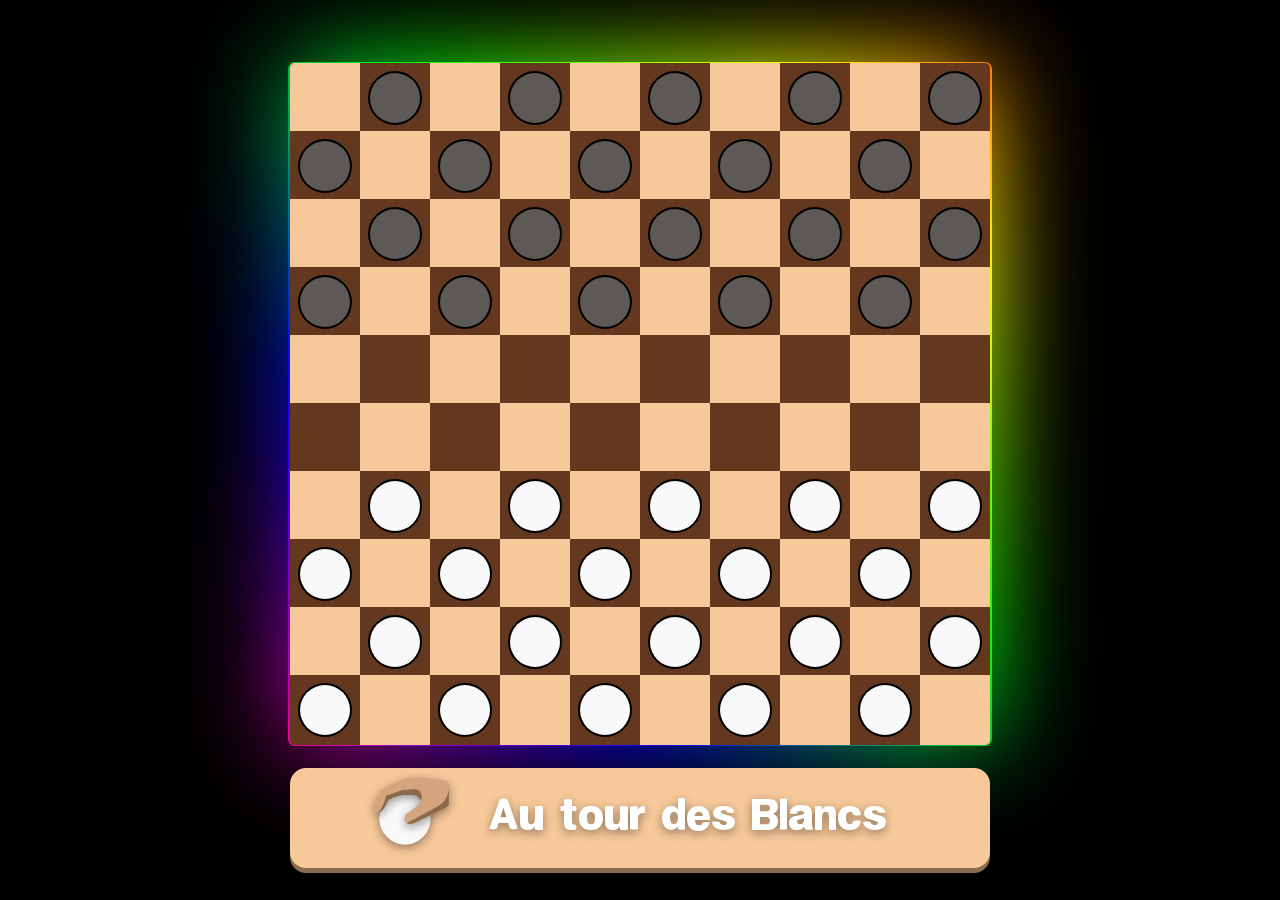
==== chesscom/index.html @ 8f159ea5 "s" ====
<!DOCTYPE html>
<html lang="fr">
<head>
    <link href="css/styles.css" rel="stylesheet">
    <link href="css/radius.css" rel="stylesheet">
    <link rel="stylesheet" href="css/border.css">
    <title>Jeu de dame HTML</title>
    
</head>
<body>
<div class="initdiv block"></div>
<div id="tourdiv">
    <p id="pTour">Au tour des Blancs</p>
    <img src="img/hand.svg">
</div>
<script>
const initialize_div = document.querySelector('.initdiv')
const drag_attribute = [["ondrop", "drop(event)"], ["ondragover", "allowDrop(event)"], ["ondragstart", "onDragStarting(event)"]]
var k = 0;
for (let i = 0; i < 10; i++) {
    for (let j = 0; j < 11; j++) {
        var casediv = document.createElement('div')
        drag_attribute.forEach((attrib) => {
            casediv.setAttribute(attrib[0], attrib[1])
        })
        casediv.setAttribute("name", "casedame")
        if (j == 0) {
            casediv.setAttribute("id", "firstdiv")
            initialize_div.appendChild(casediv)
        } else {
            casediv.classList.add("divcase")
            casediv.setAttribute("data-case-number", k)
            initialize_div.appendChild(casediv)
            k++
        }
    }
}
</script>
<script src="js/case.js" type="text/javascript"></script>
<script src="js/pion.js" type="text/javascript"></script>
<script src="js/dragdrop.js" type="text/javascript"></script>
<script src="js/tourpartour.js" type="text/javascript"></script>
<script type="text/javascript">tourBlanc()</script>
</body>
</html>
---- chesscom/css/styles.css ----
body {
    background-color: #302e2b;
}

.initdiv {
    max-width: fit-content;
    margin-left: auto;
    margin-right: auto;
    margin-top: 3%;
}

.divcase {
    height: 70px;
    width: 70px;
    margin-bottom: -6px;
    display: inline-block;
}

.casebeige {
    background-color: #f6c89a;
}

.casenoir {
    background-color: #63381e;
}

.pion {
    position: absolute;
    border: hidden;

}

#divpion {
    position: absolute;
    border: hidden;
}

#pion_div {
    display: inline;
    border: hidden;
    float: left;

    margin-bottom: auto;
}
.byebye {
    display: none;
}

@font-face {
    font-family: TourFout;
    src: url(../font/plz.ttf);
}

#tourdiv {
    height: 100px;
    width: 700px;
    overflow: hidden;
    background-color: #f6c89a;
    margin-top: 2%;
    margin-left: auto;
    margin-right: auto;
    border-radius: 1rem;
    box-shadow: 0px 5px 0px #8a6d50;
    text-align: center;
}

#tourdiv p {
    margin-top: 0.4em;
    display: inline-block;
    color: white;
    font-family: TourFout;
    font-size: 50px;
    margin-right: 1em;
    filter: drop-shadow(0 .2rem .3rem rgba(0,0,0,.4));
    width: 404.667px;
    height: 62.5333px;
    text-align: left;
}

#tourdiv canvas {
    margin-top: 1em;
    margin-left: 5em;
    filter: drop-shadow(0 .2rem .3rem rgba(0,0,0,.4));
}

#tourdiv img {
    position: absolute;
    z-index: 1;
    transform: translate(-36em, 5%);
    filter: drop-shadow(0 .2rem .3rem rgba(0,0,0,.4));
}
---- chesscom/css/radius.css ----
.divcase[data-case-number="0"] {
    border-top-left-radius: 7%;
}

.divcase[data-case-number="9"] {
    border-top-right-radius: 7%;
}

.divcase[data-case-number="90"] {
    border-bottom-left-radius: 7%;
}

.divcase[data-case-number="99"] {
    border-bottom-right-radius: 7%;
}
---- chesscom/css/border.css ----
body {
     background-color: #000
}

.block {
    position: relative;
    margin-top: 5%;
    
  }
  
  .block:before, .block:after {
    content: '';
    position: absolute;
    left: -2px;
    top: -1.5px;
    background: linear-gradient(45deg, #fb0094, #0000ff, #00ff00,#ffff00, #ff0000, #fb0094, 
      #0000ff, #00ff00,#ffff00, #ff0000);
    background-size: 400%;
    width: calc(100% + 4px);
    height: calc(100% + 4px);
    z-index: -1;
    animation: steam 20s linear infinite;
    border-radius: 7px;
  }
  
  @keyframes steam {
    0% {
      background-position: 0 0;
    }
    50% {
      background-position: 400% 0;
    }
    100% {
      background-position: 0 0;
    }
  }
  
  .block:after {
    filter: blur(50px);
  }
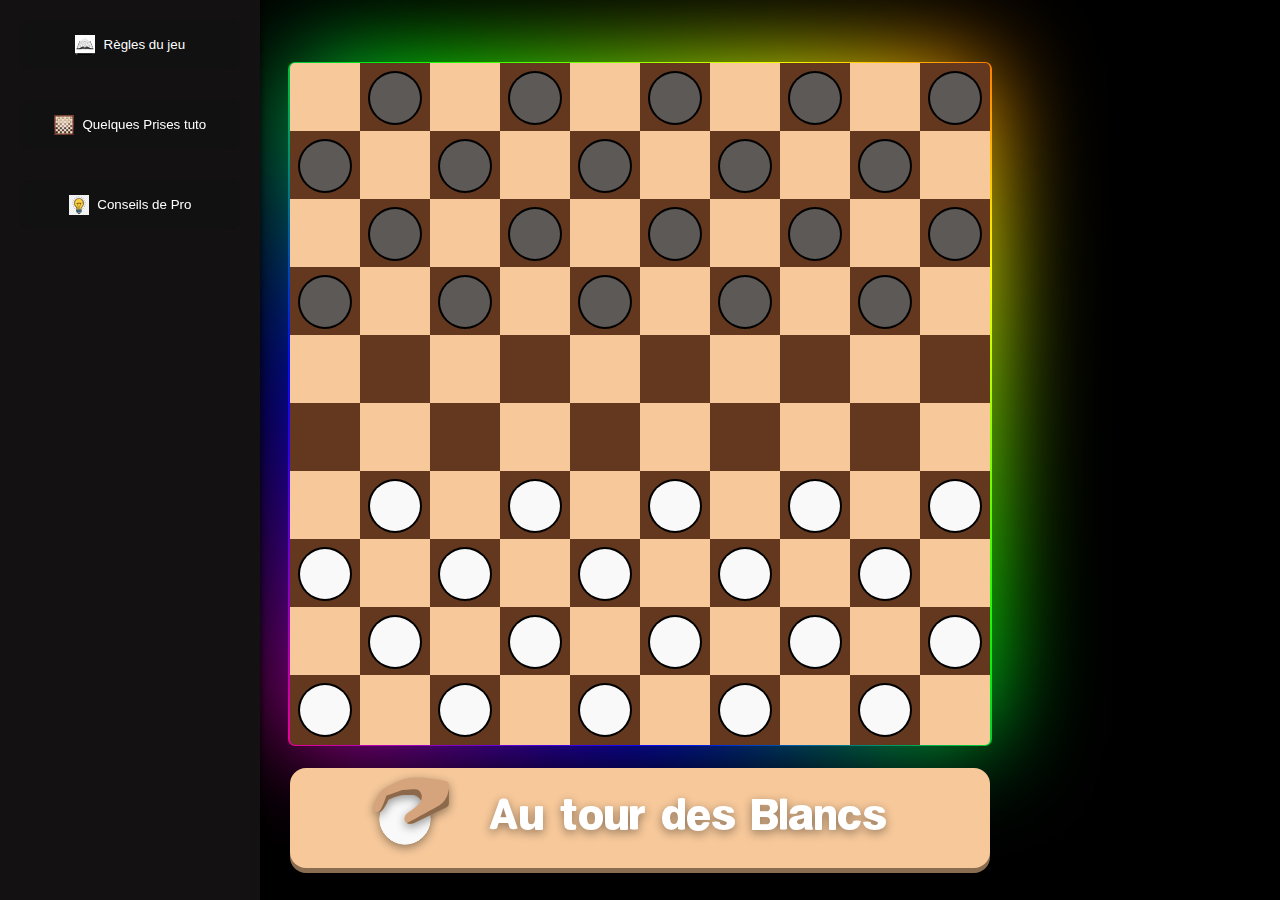
==== commit dc6735e0: "de" ====
--- a/chesscom/index.html
+++ b/chesscom/index.html
@@ -4,10 +4,63 @@
     <link href="css/styles.css" rel="stylesheet">
     <link href="css/radius.css" rel="stylesheet">
     <link rel="stylesheet" href="css/border.css">
+    <link rel="stylesheet" href="css/navbar.css">
     <title>Jeu de dame HTML</title>
     
 </head>
 <body>
+<nav class="sidebar">
+    <button class="glow-on-hover"><img src="img/rules.jpg" alt="Icone règles"> Règles du jeu</button>
+    <button class="glow-on-hover"><img src="img/prises_tuto.jfif" alt="Icone prises"> Quelques Prises tuto</button>
+    <button class="glow-on-hover"><img src="img/ampoule.png" alt="Icone astuces"> Conseils de Pro</button>
+</nav>
+
+<div id="overlay" class="overlay"></div>
+
+<div id="rulesModal" class="modal">
+    <div class="modal-header">Règles du Jeu</div>
+    <div class="modal-body">
+        <p>- Chaque joueur possède 20 pions, placés sur les cases foncées des 4 premières rangées.</p>
+        <p>- Les joueurs jouent chacun à leur tour. Les blancs commencent toujours.</p>
+        <p>- Chaque pion peut se déplacer d'une case vers l'avant en diagonale.</p>
+        <p>- Un pion arrivant sur la dernière rangée et s'y arrêtant est promu en « dame ». Il est alors doublé (on pose dessus un deuxième pion de sa couleur).</p>
+        <p>- Si un joueur ne peut plus bouger, même s'il lui reste des pions, il perd la partie.</p>
+        <p>- La dame se déplace sur une même diagonale d'autant de cases qu'elle le désire, en avant et en arrière.</p>
+    </div>
+    <div class="modal-footer">
+        <button class="closeModal">Retour</button>
+    </div>
+</div>
+
+<div id="movesModal" class="modal">
+    <div class="modal-header">Différentes Prises</div>
+    <div class="modal-body">
+        <div class="image-container">
+            <img id="moveImage" src="img/prise_pion.jpg" alt="Exemple de prise">
+        </div>
+        <div class="image-controls">
+            <button id="prevImage">Précédent</button>
+            <button id="nextImage">Suivant</button>
+        </div>
+        
+    </div><p id="imageDescription">LA PRISE PAR UN PION - Un pion peut en prendre un autre en sautant par dessus le pion adverse pour se rendre sur la case vide située derrière celui-ci. Le pion sauté est retiré du jeu. La prise peut également s'effectuer en arrière. La prise est obligatoire. Si, après avoir pris un premier pion, vous vous retrouvez de nouveau en position de prise, vous devez continuer, jusqu'à ce que cela ne soit plus possible.  Les pions doivent être enlevés à la fin de la prise et non pas un par un au fur et à mesure.</p>
+    <div class="modal-footer">
+        <button class="closeModal">Retour</button>
+    </div>
+</div>
+
+<div id="tipsModal" class="modal">
+    <div class="modal-header">Les conseils de pro</div>
+    <div class="modal-body">
+        <p>- Contrôlez le centre pour avoir plus d'options.</p>
+        <p>- Protégez vos pions en arrière pour éviter les attaques faciles.</p>
+        <p>- Essayez de promouvoir vos dames dès que possible.</p>
+    </div>
+    <div class="modal-footer">
+        <button class="closeModal">Retour</button>
+    </div>
+</div>
+
 <div class="initdiv block"></div>
 <div id="tourdiv">
     <p id="pTour">Au tour des Blancs</p>
@@ -40,6 +93,7 @@
 <script src="js/pion.js" type="text/javascript"></script>
 <script src="js/dragdrop.js" type="text/javascript"></script>
 <script src="js/tourpartour.js" type="text/javascript"></script>
+<script src="js/navbar.js" type="text/javascript"></script>
 <script type="text/javascript">tourBlanc()</script>
 </body>
 </html>
--- a/chesscom/css/navbar.css
+++ b/chesscom/css/navbar.css
@@ -0,0 +1,175 @@
+h1 {
+    color: #c48686; 
+  }
+  p {
+    color: rgb(243, 243, 243); 
+  }
+
+div {
+    color : rgb(202, 201, 200); 
+}
+body {
+    background-color: black;
+}
+
+  .modal {
+    display: none;
+    position: fixed;
+    top: 50%;
+    left: 50%;
+    transform: translate(-50%, -50%);
+    width: 80%;
+    max-width: 400px;
+    background-color: rgb(43, 43, 43);
+    border: 1px solid #000000;
+    border-radius: 30px;
+    box-shadow: 0 4px 8px rgba(197, 184, 184, 0.2);
+    z-index: 1000;
+}
+
+.modal-header {
+    padding: 10px;
+    font-size: 1.2em;
+    font-weight: bold;
+    background-color: #202020;
+    border-bottom: 1px solid #000000;
+    border-top-left-radius: 20px;
+    border-top-right-radius: 20px;
+    text-align: center;
+}
+
+.modal-body {
+    padding: 15px;
+}
+
+.modal-footer {
+    text-align: right;
+    padding: 10px;
+    background-color: #202020;
+    border-top: 1px solid #000000;
+    border-bottom-left-radius: 20px;
+    border-bottom-right-radius: 20px;
+    
+}
+
+.overlay {
+    display: none;
+    position: fixed;
+    top: 0;
+    left: 0;
+    width: 100%;
+    height: 100%;
+    background-color: rgba(0, 0, 0, 0.5);
+    z-index: 999;
+}
+.glow-on-hover {
+    width: 220px;
+    height: 50px;
+    border: none;
+    outline: none;
+    color: #fff;
+    background: #111;
+    cursor: pointer;
+    position: relative;
+    z-index: 0;
+    border-radius: 10px;
+}
+
+.glow-on-hover:before {
+    content: '';
+    background: linear-gradient(45deg, #ff0000, #ff7300, #fffb00, #48ff00, #00ffd5, #002bff, #7a00ff, #ff00c8, #ff0000);
+    position: absolute;
+    top: -2px;
+    left: -2px;
+    background-size: 400%;
+    z-index: -1;
+    filter: blur(5px);
+    width: calc(100% + 4px);
+    height: calc(100% + 4px);
+    animation: glowing 20s linear infinite;
+    opacity: 0;
+    transition: opacity .3s ease-in-out;
+    border-radius: 10px;
+}
+
+.glow-on-hover:active {
+    color: #000;
+}
+
+.glow-on-hover:active:after {
+    background: transparent;
+}
+
+.glow-on-hover:hover:before {
+    opacity: 1;
+}
+
+.glow-on-hover:after {
+    z-index: -1;
+    content: '';
+    position: absolute;
+    width: 100%;
+    height: 100%;
+    background: #111;
+    left: 0;
+    top: 0;
+    border-radius: 10px;
+}
+
+@keyframes glowing {
+    0% { background-position: 0 0; }
+    50% { background-position: 400% 0; }
+    100% { background-position: 0 0; }
+}
+
+button {
+    margin: 10px;
+    padding: 10px;
+    border: none;
+    background-color: #444444;
+    color: rgb(0, 0, 0);
+    border-radius: 5px;
+    cursor: pointer;
+    ;
+}
+
+button img {
+    width: 20px;
+    height: 20px;
+    vertical-align: middle;
+    margin-right: 5px;
+}
+
+button:hover {
+    background-color: #fc7100d8;
+}
+
+.image-container {
+    text-align: center;
+    margin-bottom: 15px;
+}
+
+.image-container img {
+    width: 100%;
+    border-radius: 5px;
+    max-height: 200px;
+    object-fit: contain;
+}
+
+.image-controls {
+    display: flex;
+    justify-content: space-between;
+}
+.sidebar {
+    display: flex;
+    flex-direction: column;
+    align-items: flex-start; 
+    gap: 10px;
+    padding: 10px;
+    position: fixed;
+    top: 0;
+    left: 0;
+    height: 100%; 
+    background-color: #131111; 
+    box-shadow: 2px 0 5px rgba(0, 0, 0, 0.5);
+}
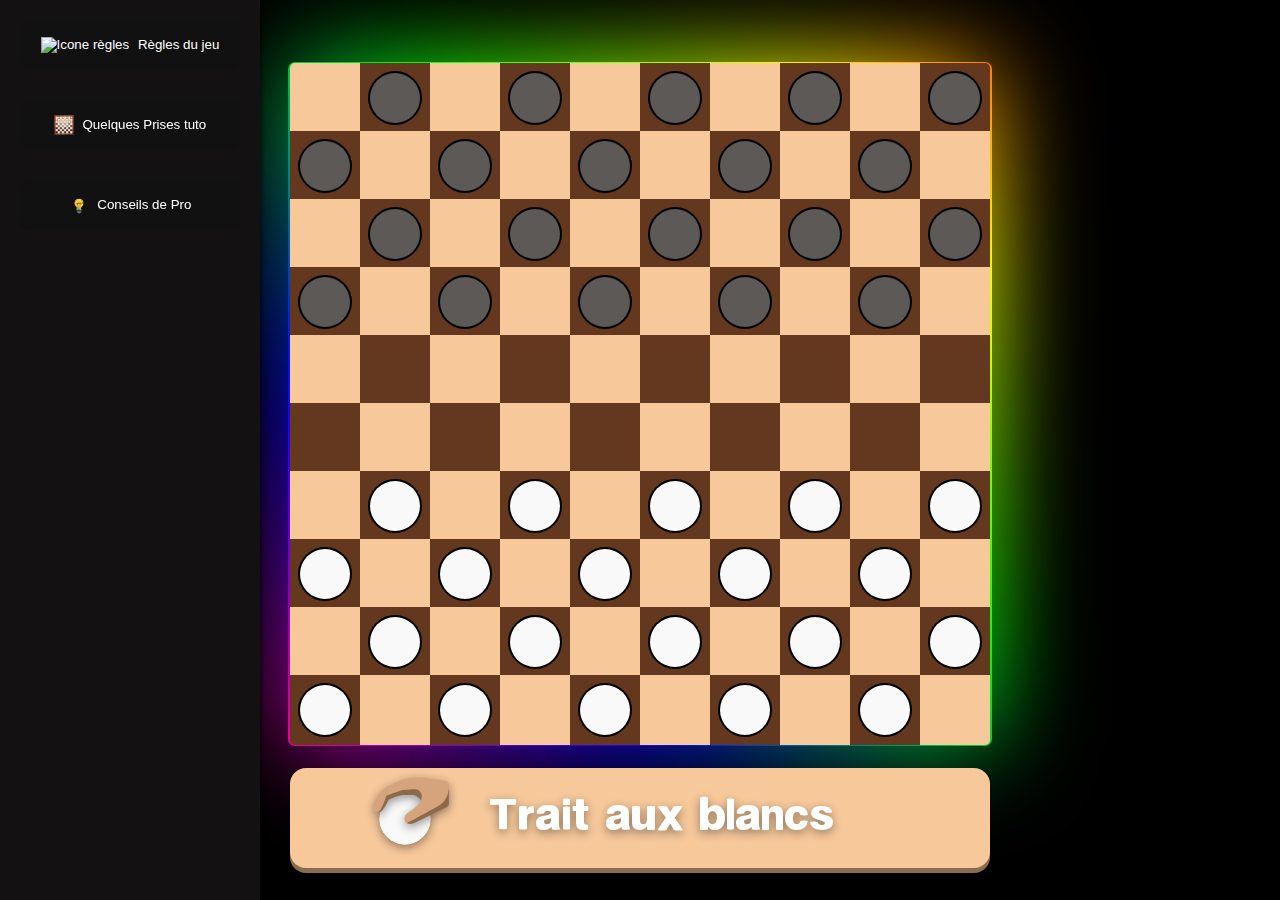
==== commit 0e124b06: "de" ====
--- a/chesscom/index.html
+++ b/chesscom/index.html
@@ -66,29 +66,7 @@
     <p id="pTour">Au tour des Blancs</p>
     <img src="img/hand.svg">
 </div>
-<script>
-const initialize_div = document.querySelector('.initdiv')
-const drag_attribute = [["ondrop", "drop(event)"], ["ondragover", "allowDrop(event)"], ["ondragstart", "onDragStarting(event)"]]
-var k = 0;
-for (let i = 0; i < 10; i++) {
-    for (let j = 0; j < 11; j++) {
-        var casediv = document.createElement('div')
-        drag_attribute.forEach((attrib) => {
-            casediv.setAttribute(attrib[0], attrib[1])
-        })
-        casediv.setAttribute("name", "casedame")
-        if (j == 0) {
-            casediv.setAttribute("id", "firstdiv")
-            initialize_div.appendChild(casediv)
-        } else {
-            casediv.classList.add("divcase")
-            casediv.setAttribute("data-case-number", k)
-            initialize_div.appendChild(casediv)
-            k++
-        }
-    }
-}
-</script>
+<script src="js/table.js" type="text/javascript"></script>
 <script src="js/case.js" type="text/javascript"></script>
 <script src="js/pion.js" type="text/javascript"></script>
 <script src="js/dragdrop.js" type="text/javascript"></script>
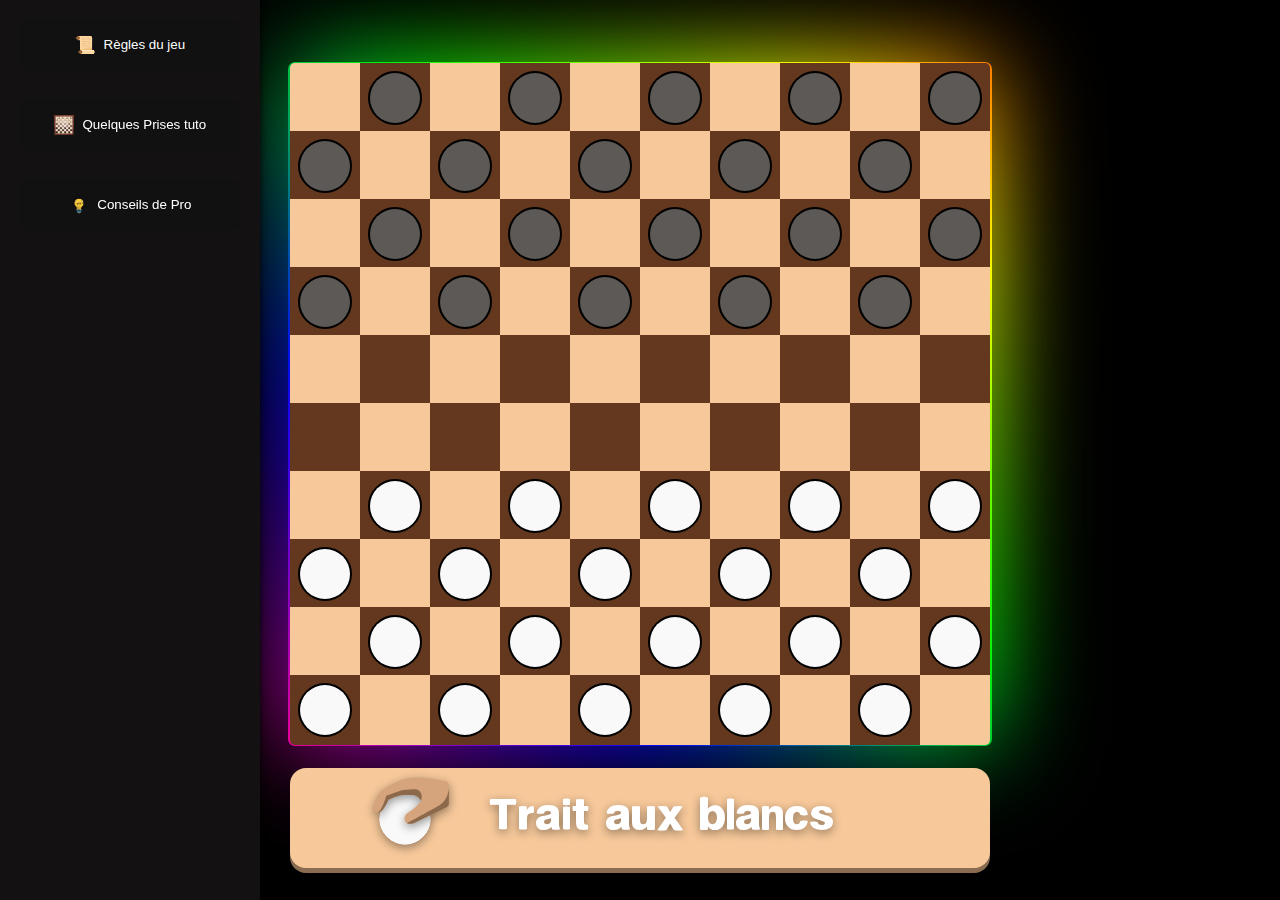
==== commit 51c9442a: "rules" ====
--- a/chesscom/index.html
+++ b/chesscom/index.html
@@ -10,7 +10,7 @@
 </head>
 <body>
 <nav class="sidebar">
-    <button class="glow-on-hover"><img src="img/rules.jpg" alt="Icone règles"> Règles du jeu</button>
+    <button class="glow-on-hover"><img src="img/scroll.svg" alt="Icone règles"> Règles du jeu</button>
     <button class="glow-on-hover"><img src="img/prises_tuto.jfif" alt="Icone prises"> Quelques Prises tuto</button>
     <button class="glow-on-hover"><img src="img/ampoule.png" alt="Icone astuces"> Conseils de Pro</button>
 </nav>
--- a/chesscom/css/navbar.css
+++ b/chesscom/css/navbar.css
@@ -161,6 +161,8 @@
     justify-content: space-between;
 }
 .sidebar {
+    z-index: 10;
+    position: absolute;
     display: flex;
     flex-direction: column;
     align-items: flex-start; 
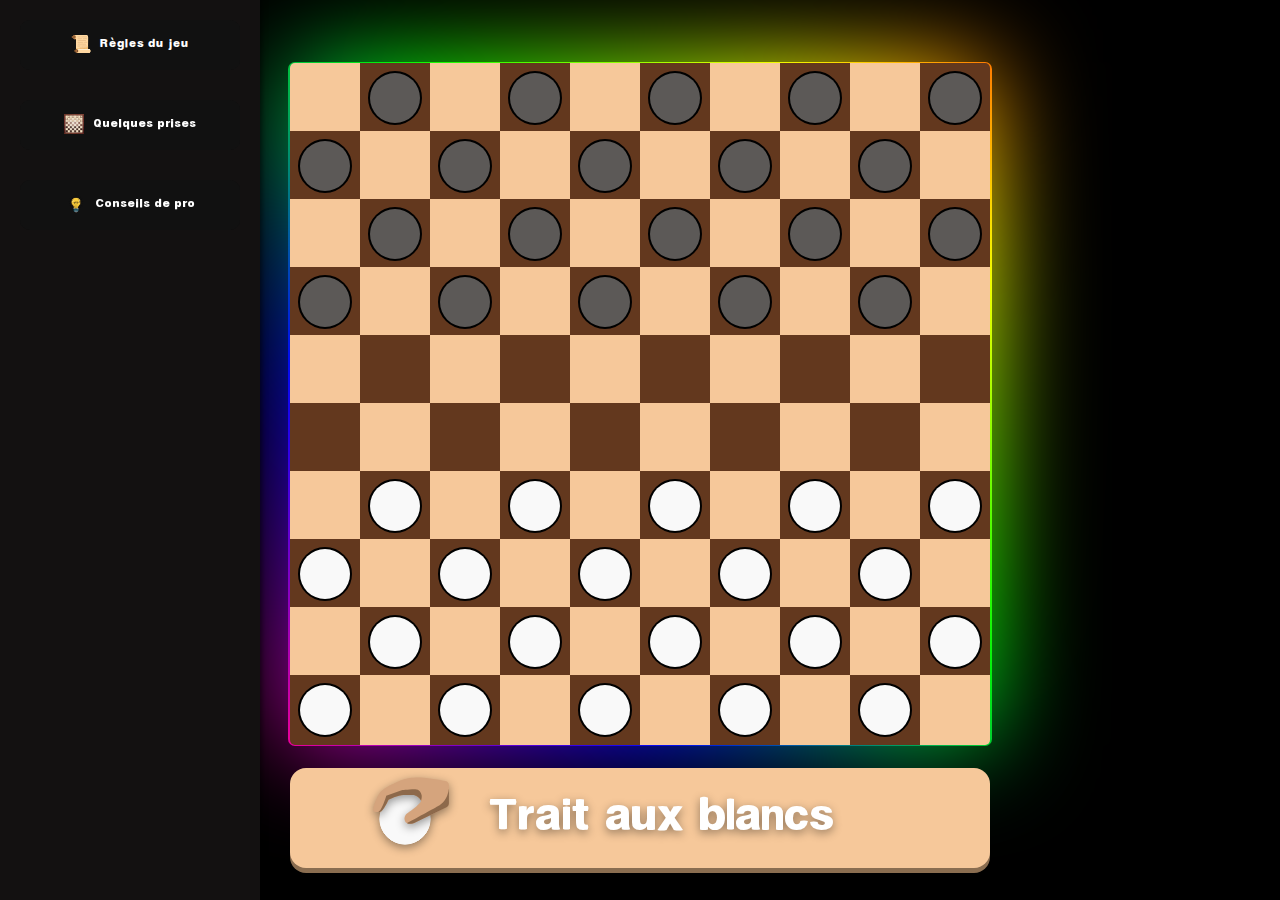
==== commit 3037af7c: "opti + dame" ====
--- a/chesscom/index.html
+++ b/chesscom/index.html
@@ -11,8 +11,8 @@
 <body>
 <nav class="sidebar">
     <button class="glow-on-hover"><img src="img/scroll.svg" alt="Icone règles"> Règles du jeu</button>
-    <button class="glow-on-hover"><img src="img/prises_tuto.jfif" alt="Icone prises"> Quelques Prises tuto</button>
-    <button class="glow-on-hover"><img src="img/ampoule.png" alt="Icone astuces"> Conseils de Pro</button>
+    <button class="glow-on-hover"><img src="img/prises_tuto.jfif" alt="Icone prises"> Quelques prises</button>
+    <button class="glow-on-hover"><img src="img/ampoule.png" alt="Icone astuces"> Conseils de pro</button>
 </nav>
 
 <div id="overlay" class="overlay"></div>
@@ -33,7 +33,7 @@
 </div>
 
 <div id="movesModal" class="modal">
-    <div class="modal-header">Différentes Prises</div>
+    <div class="modal-header">Différentes prises</div>
     <div class="modal-body">
         <div class="image-container">
             <img id="moveImage" src="img/prise_pion.jpg" alt="Exemple de prise">
--- a/chesscom/css/navbar.css
+++ b/chesscom/css/navbar.css
@@ -68,6 +68,7 @@
     border: none;
     outline: none;
     color: #fff;
+    font-family: TourFout;
     background: #111;
     cursor: pointer;
     position: relative;
@@ -137,6 +138,7 @@
     width: 20px;
     height: 20px;
     vertical-align: middle;
+    margin-top: -4px;
     margin-right: 5px;
 }
 
